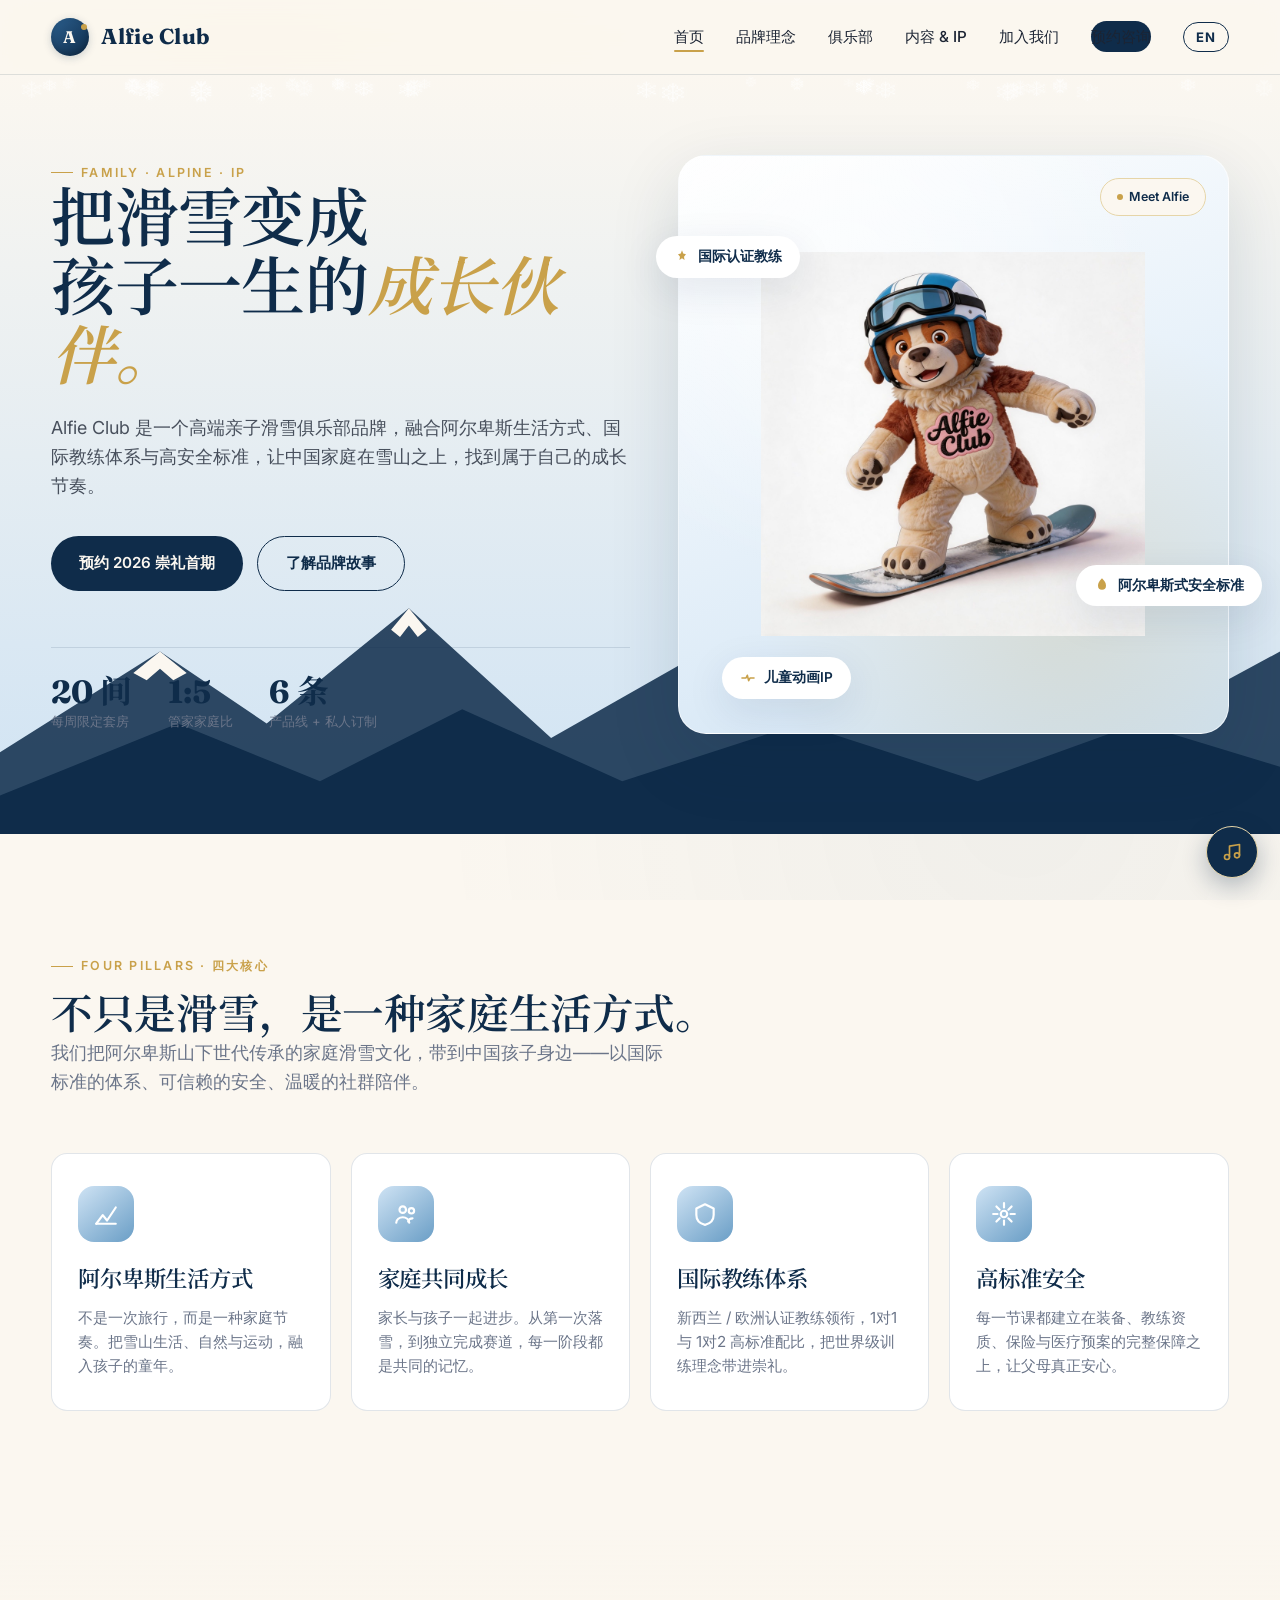
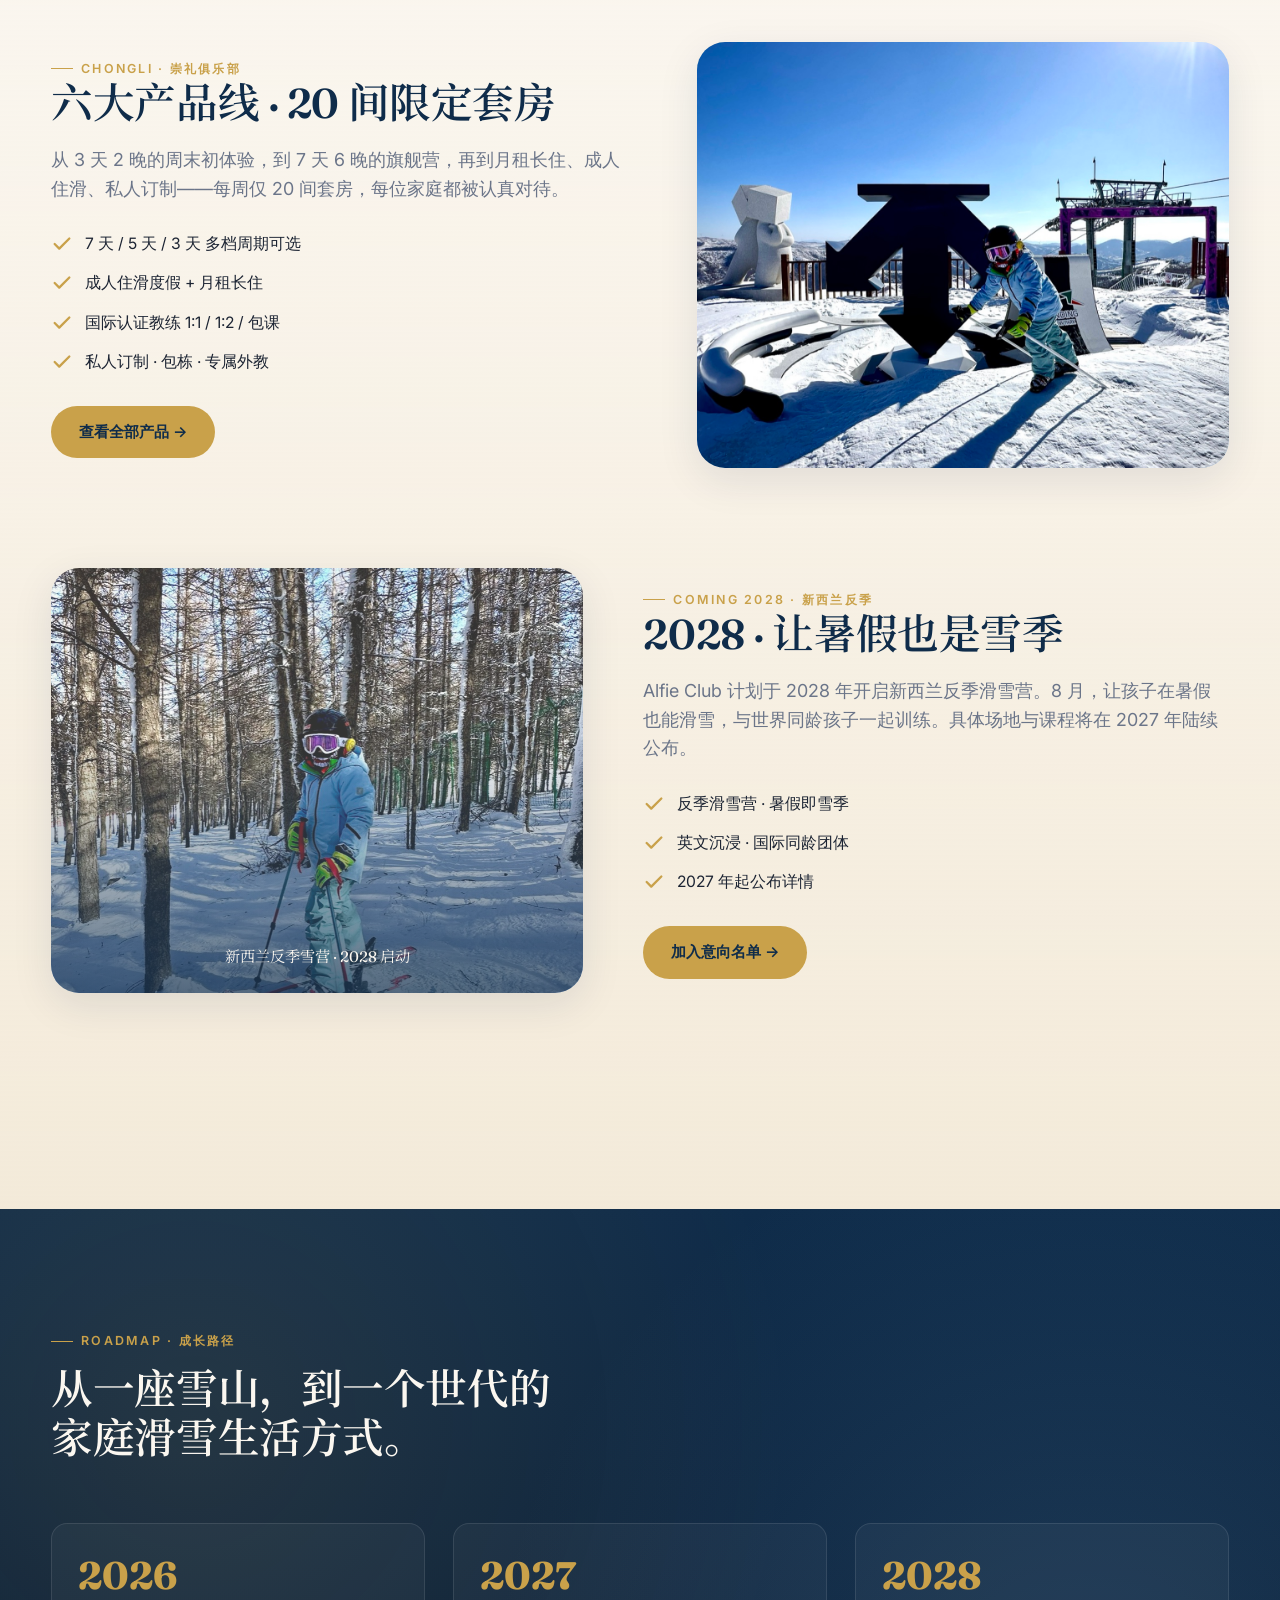
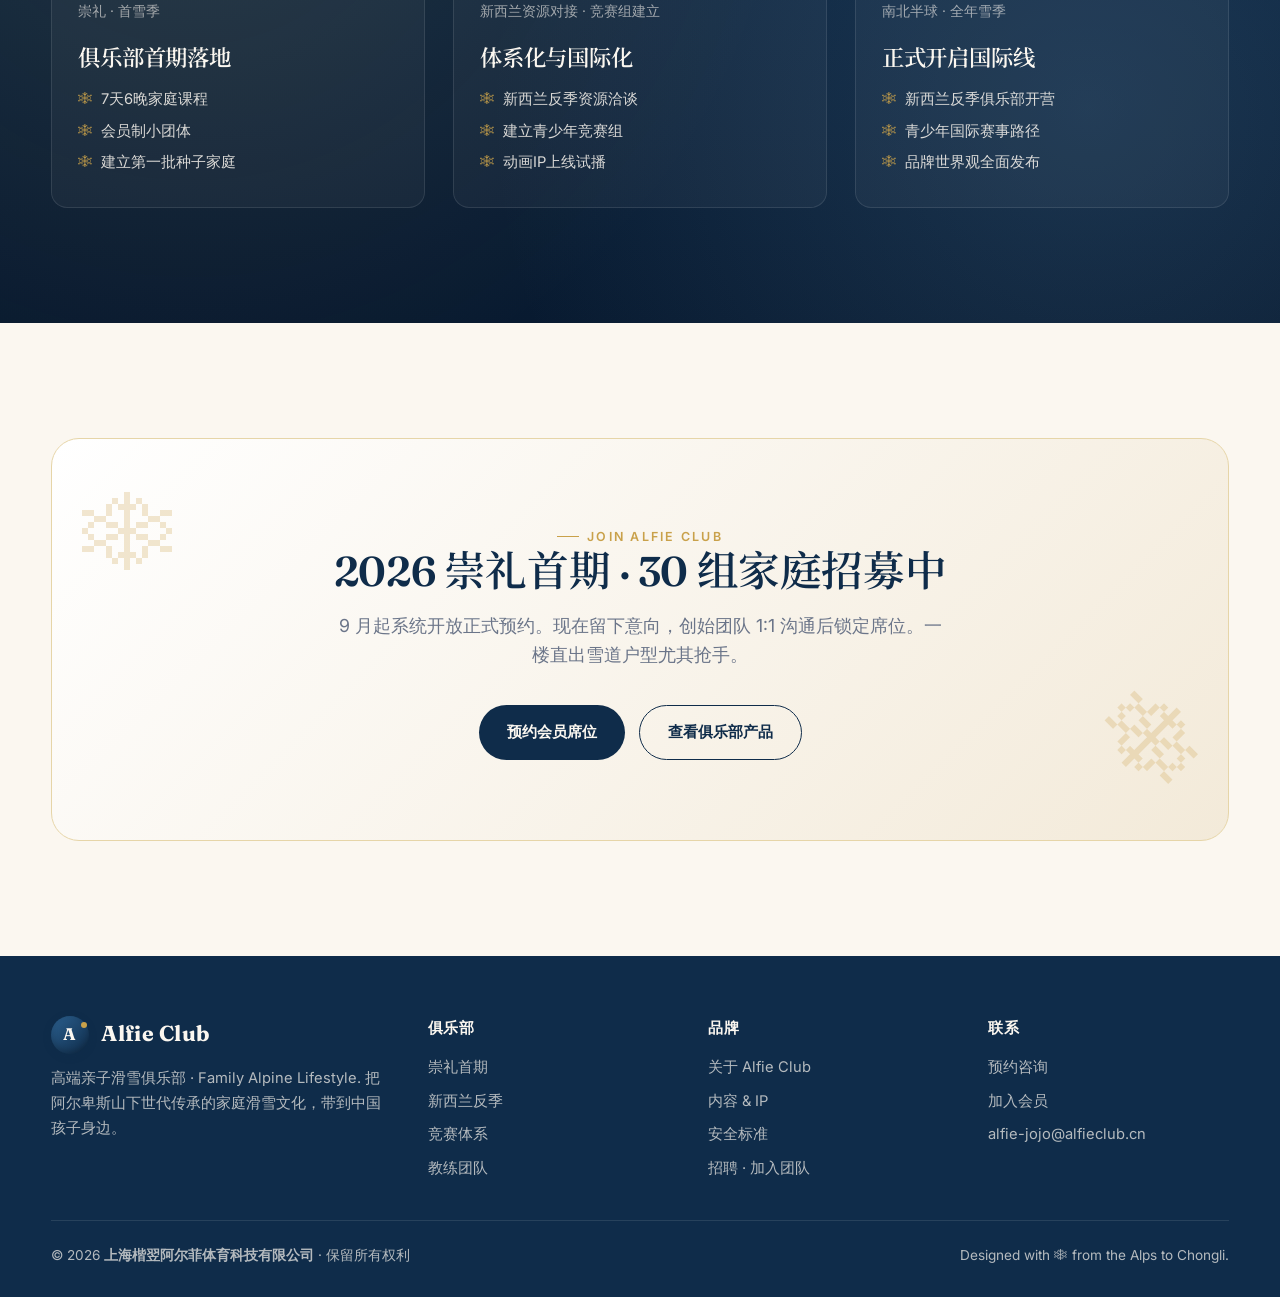
==== index.html @ 35646041 "Initial commit: Alfie Club website 5 pages · zh/en i18n · Alfie 110 Kitchen · recruitment · ambient " ====
<!DOCTYPE html>
<html lang="zh-CN">
<head>
<meta charset="UTF-8">
<meta name="viewport" content="width=device-width, initial-scale=1.0">
<title data-i18n="title.home">Alfie Club</title>
<meta name="description" content="Alfie Club · Premium family ski club blending alpine lifestyle, international coaching, kids' IP.">
<link rel="preconnect" href="https://fonts.googleapis.com">
<link rel="preconnect" href="https://fonts.gstatic.com" crossorigin>
<link href="https://fonts.googleapis.com/css2?family=Fraunces:ital,opsz,wght@0,9..144,400;0,9..144,600;0,9..144,700;1,9..144,600&family=Inter:wght@400;500;600;700&family=Noto+Serif+SC:wght@500;700&display=swap" rel="stylesheet">
<link rel="icon" type="image/png" sizes="32x32" href="assets/favicon-32.png">
<link rel="icon" type="image/png" sizes="192x192" href="assets/favicon-192.png">
<link rel="apple-touch-icon" sizes="180x180" href="assets/apple-touch-icon.png">
<link rel="manifest" href="manifest.webmanifest">
<meta name="theme-color" content="#0f2c4a">
<link rel="stylesheet" href="assets/style.css">
</head>
<body>

<header class="nav">
  <div class="container nav-inner">
    <a href="index.html" class="brand">
      <span class="brand-mark" style="position:relative;">A</span>
      Alfie Club
    </a>
    <button class="nav-toggle" aria-label="menu">☰</button>
    <nav>
      <ul class="nav-links">
        <li><a href="index.html" class="active" data-i18n="nav.home">首页</a></li>
        <li><a href="about.html" data-i18n="nav.about">品牌理念</a></li>
        <li><a href="club.html" data-i18n="nav.club">俱乐部</a></li>
        <li><a href="ip.html" data-i18n="nav.ip">内容 & IP</a></li>
        <li><a href="contact.html" data-i18n="nav.contact">加入我们</a></li>
        <li><a href="contact.html" class="nav-cta" data-i18n="nav.cta">预约咨询</a></li>
        <li><button class="lang-toggle" type="button">EN</button></li>
      </ul>
    </nav>
  </div>
</header>

<!-- HERO -->
<section class="hero">
  <div class="snow"></div>
  <div class="container hero-grid">
    <div class="reveal">
      <span class="eyebrow" data-i18n="home.eyebrow">FAMILY · ALPINE · IP</span>
      <h1><span data-i18n="home.hero.h1.a">把滑雪变成</span><br><span data-i18n="home.hero.h1.b">孩子一生的</span><span class="gold" data-i18n="home.hero.h1.c">成长伙伴。</span></h1>
      <p class="lead" data-i18n="home.hero.lead">Alfie Club 是一个高端亲子滑雪俱乐部品牌……</p>
      <div class="hero-cta">
        <a class="btn btn-primary" href="contact.html" data-i18n="home.hero.cta1">预约 2026 崇礼首期</a>
        <a class="btn btn-ghost" href="about.html" data-i18n="home.hero.cta2">了解品牌故事</a>
      </div>
      <div class="hero-stats">
        <div class="stat"><span class="num" data-i18n="home.stat1.num">1:1</span><span class="label" data-i18n="home.stat1.label">国际认证教练</span></div>
        <div class="stat"><span class="num" data-i18n="home.stat2.num">7天6晚</span><span class="label" data-i18n="home.stat2.label">家庭沉浸课程</span></div>
        <div class="stat"><span class="num" data-i18n="home.stat3.num">2 大洲</span><span class="label" data-i18n="home.stat3.label">全年雪季</span></div>
      </div>
    </div>

    <div class="hero-visual reveal">
      <div class="chip chip-1">
        <svg viewBox="0 0 24 24" fill="currentColor"><path d="M12 2l1.8 4.6L18 8l-3 3.5.8 5L12 14l-3.8 2.5.8-5L6 8l4.2-1.4z"/></svg>
        <span data-i18n="home.chip1">国际认证教练</span>
      </div>
      <div class="chip chip-2">
        <svg viewBox="0 0 24 24" fill="currentColor"><path d="M12 2C8 6 6 9 6 13a6 6 0 0012 0c0-4-2-7-6-11z"/></svg>
        <span data-i18n="home.chip2">阿尔卑斯式安全标准</span>
      </div>
      <div class="chip chip-3">
        <svg viewBox="0 0 24 24" fill="none" stroke="currentColor" stroke-width="2.5" stroke-linecap="round" stroke-linejoin="round"><path d="M3 12h6l2-4 2 8 2-4h6"/></svg>
        <span data-i18n="home.chip3">儿童动画IP</span>
      </div>
      <div class="mascot-card">
        <div class="mascot-badge"><span class="dot"></span><span data-i18n="home.mascot.badge">Meet Alfie</span></div>
        <div class="mascot-frame">
          <img src="assets/alfie-mascot.png" alt="Alfie · The Snowboarding Pup" onerror="this.onerror=null;this.src='assets/mascot.svg';">
        </div>
      </div>
    </div>
  </div>

  <svg class="mountains" viewBox="0 0 1440 200" preserveAspectRatio="none">
    <path d="M0 200 L0 130 L180 60 L300 110 L460 30 L620 120 L820 50 L980 110 L1180 40 L1320 100 L1440 60 L1440 200 Z" fill="#0F2C4A" opacity=".85"/>
    <path d="M0 200 L0 160 L200 110 L360 150 L520 100 L700 150 L900 110 L1100 150 L1280 110 L1440 140 L1440 200 Z" fill="#0F2C4A"/>
    <path d="M150 75 L180 60 L210 75 L195 80 L180 72 L165 80 Z" fill="#FBF7F0"/>
    <path d="M440 45 L460 30 L480 45 L470 50 L460 42 L450 50 Z" fill="#FBF7F0"/>
    <path d="M800 65 L820 50 L840 65 L830 70 L820 62 L810 70 Z" fill="#FBF7F0"/>
    <path d="M1160 55 L1180 40 L1200 55 L1190 60 L1180 52 L1170 60 Z" fill="#FBF7F0"/>
  </svg>
</section>

<!-- FOUR PILLARS -->
<section>
  <div class="container">
    <div class="section-head reveal">
      <span class="eyebrow" data-i18n="home.pillars.eyebrow">Four Pillars · 四大核心</span>
      <h2 data-i18n="home.pillars.h2">不只是滑雪，是一种家庭生活方式。</h2>
      <p class="lead" data-i18n="home.pillars.lead">我们把阿尔卑斯山下世代传承的家庭滑雪文化……</p>
    </div>
    <div class="pillars">
      <div class="pillar reveal">
        <div class="pillar-icon"><svg width="26" height="26" viewBox="0 0 24 24" fill="none" stroke="currentColor" stroke-width="2" stroke-linecap="round" stroke-linejoin="round"><path d="M3 21l6-8 4 5 8-12"/><path d="M3 21h18"/></svg></div>
        <h3 data-i18n="home.pillar1.h3">阿尔卑斯生活方式</h3>
        <p data-i18n="home.pillar1.p">不是一次旅行，而是一种家庭节奏……</p>
      </div>
      <div class="pillar reveal">
        <div class="pillar-icon"><svg width="26" height="26" viewBox="0 0 24 24" fill="none" stroke="currentColor" stroke-width="2" stroke-linecap="round" stroke-linejoin="round"><circle cx="9" cy="8" r="3"/><circle cx="17" cy="9" r="2.5"/><path d="M3 20c0-3 3-5 6-5s6 2 6 5"/><path d="M14 19c.5-2 2.5-3 4-3"/></svg></div>
        <h3 data-i18n="home.pillar2.h3">家庭共同成长</h3>
        <p data-i18n="home.pillar2.p">家长与孩子一起进步……</p>
      </div>
      <div class="pillar reveal">
        <div class="pillar-icon"><svg width="26" height="26" viewBox="0 0 24 24" fill="none" stroke="currentColor" stroke-width="2" stroke-linecap="round" stroke-linejoin="round"><path d="M12 3L4 7v6c0 5 3.5 8 8 9 4.5-1 8-4 8-9V7z"/></svg></div>
        <h3 data-i18n="home.pillar3.h3">国际教练体系</h3>
        <p data-i18n="home.pillar3.p">新西兰 / 欧洲认证教练领衔……</p>
      </div>
      <div class="pillar reveal">
        <div class="pillar-icon"><svg width="26" height="26" viewBox="0 0 24 24" fill="none" stroke="currentColor" stroke-width="2" stroke-linecap="round" stroke-linejoin="round"><path d="M12 2v4M12 18v4M2 12h4M18 12h4M5 5l3 3M16 16l3 3M19 5l-3 3M8 16l-3 3"/><circle cx="12" cy="12" r="3"/></svg></div>
        <h3 data-i18n="home.pillar4.h3">高标准安全</h3>
        <p data-i18n="home.pillar4.p">每一节课都建立在完整保障之上……</p>
      </div>
    </div>
  </div>
</section>

<!-- PRODUCT PREVIEW -->
<section style="background: linear-gradient(180deg, transparent 0%, var(--cream-warm) 100%);">
  <div class="container">
    <div class="product-row">
      <div class="product-text reveal">
        <span class="eyebrow" data-i18n="home.prod1.eyebrow">Chongli · 崇礼俱乐部</span>
        <h2 data-i18n="home.prod1.h2">2026 首期 · 七日六晚家庭沉浸课程</h2>
        <p class="lead" data-i18n="home.prod1.lead">在崇礼……</p>
        <ul class="product-features">
          <li><svg viewBox="0 0 24 24" fill="none" stroke="currentColor" stroke-width="2.5" stroke-linecap="round" stroke-linejoin="round"><polyline points="20 6 9 17 4 12"/></svg><span data-i18n="home.prod1.f1">国际认证教练 1对1 / 1对2 教学</span></li>
          <li><svg viewBox="0 0 24 24" fill="none" stroke="currentColor" stroke-width="2.5" stroke-linecap="round" stroke-linejoin="round"><polyline points="20 6 9 17 4 12"/></svg><span data-i18n="home.prod1.f2">会员制小团体</span></li>
          <li><svg viewBox="0 0 24 24" fill="none" stroke="currentColor" stroke-width="2.5" stroke-linecap="round" stroke-linejoin="round"><polyline points="20 6 9 17 4 12"/></svg><span data-i18n="home.prod1.f3">阿尔卑斯式晚间生活</span></li>
          <li><svg viewBox="0 0 24 24" fill="none" stroke="currentColor" stroke-width="2.5" stroke-linecap="round" stroke-linejoin="round"><polyline points="20 6 9 17 4 12"/></svg><span data-i18n="home.prod1.f4">个人成长档案</span></li>
        </ul>
        <a class="btn btn-gold" href="club.html" data-i18n="home.prod1.cta">查看课程详情 →</a>
      </div>
      <div class="product-visual reveal">
        <img src="assets/photo-mountain-hero.jpg" alt="崇礼太舞 · 雪山之巅" class="photo">
      </div>
    </div>

    <div class="product-row reverse">
      <div class="product-text reveal">
        <span class="eyebrow" data-i18n="home.prod2.eyebrow">New Zealand · 反季雪季</span>
        <h2 data-i18n="home.prod2.h2">2028 · 让暑假也是雪季</h2>
        <p class="lead" data-i18n="home.prod2.lead">8月……</p>
        <ul class="product-features">
          <li><svg viewBox="0 0 24 24" fill="none" stroke="currentColor" stroke-width="2.5" stroke-linecap="round" stroke-linejoin="round"><polyline points="20 6 9 17 4 12"/></svg><span data-i18n="home.prod2.f1">反季滑雪营</span></li>
          <li><svg viewBox="0 0 24 24" fill="none" stroke="currentColor" stroke-width="2.5" stroke-linecap="round" stroke-linejoin="round"><polyline points="20 6 9 17 4 12"/></svg><span data-i18n="home.prod2.f2">英文教学</span></li>
          <li><svg viewBox="0 0 24 24" fill="none" stroke="currentColor" stroke-width="2.5" stroke-linecap="round" stroke-linejoin="round"><polyline points="20 6 9 17 4 12"/></svg><span data-i18n="home.prod2.f3">进阶选手赛事路径</span></li>
        </ul>
        <a class="btn btn-gold" href="club.html#nz" data-i18n="home.prod2.cta">了解新西兰项目 →</a>
      </div>
      <div class="product-visual reveal">
        <img src="assets/photo-alpine-forest.jpg" alt="阿尔卑斯式林间滑雪 · 反季愿景" class="photo" style="opacity: 0.78;">
        <div class="placeholder" data-i18n="home.prod2.placeholder" style="z-index:2; background: linear-gradient(180deg, rgba(15,44,74,0) 40%, rgba(15,44,74,0.7) 100%); color: var(--cream); opacity: 1; align-items: end; padding: 24px; font-size: 0.95rem;">新西兰反季雪营 · 2028 启动</div>
      </div>
    </div>
  </div>
</section>

<!-- ROADMAP -->
<section class="roadmap">
  <div class="container">
    <div class="section-head reveal">
      <span class="eyebrow" data-i18n="home.roadmap.eyebrow">Roadmap · 成长路径</span>
      <h2><span data-i18n="home.roadmap.h2.a">从一座雪山，到一个世代的</span><br><span data-i18n="home.roadmap.h2.b">家庭滑雪生活方式。</span></h2>
    </div>
    <div class="timeline">
      <div class="tl-item reveal">
        <div class="tl-year">2026</div>
        <div class="tl-season" data-i18n="home.tl1.season">崇礼 · 首雪季</div>
        <h3 data-i18n="home.tl1.h3">俱乐部首期落地</h3>
        <ul>
          <li data-i18n="home.tl1.li1">7天6晚家庭课程</li>
          <li data-i18n="home.tl1.li2">会员制小团体</li>
          <li data-i18n="home.tl1.li3">建立第一批种子家庭</li>
        </ul>
      </div>
      <div class="tl-item reveal">
        <div class="tl-year">2027</div>
        <div class="tl-season" data-i18n="home.tl2.season">新西兰资源对接 · 竞赛组建立</div>
        <h3 data-i18n="home.tl2.h3">体系化与国际化</h3>
        <ul>
          <li data-i18n="home.tl2.li1">新西兰反季资源洽谈</li>
          <li data-i18n="home.tl2.li2">建立青少年竞赛组</li>
          <li data-i18n="home.tl2.li3">动画IP上线试播</li>
        </ul>
      </div>
      <div class="tl-item reveal">
        <div class="tl-year">2028</div>
        <div class="tl-season" data-i18n="home.tl3.season">南北半球 · 全年雪季</div>
        <h3 data-i18n="home.tl3.h3">正式开启国际线</h3>
        <ul>
          <li data-i18n="home.tl3.li1">新西兰反季俱乐部开营</li>
          <li data-i18n="home.tl3.li2">青少年国际赛事路径</li>
          <li data-i18n="home.tl3.li3">品牌世界观全面发布</li>
        </ul>
      </div>
    </div>
  </div>
</section>

<!-- CTA -->
<section class="cta">
  <div class="container">
    <div class="cta-card reveal">
      <span class="eyebrow" style="justify-content:center;" data-i18n="home.cta.eyebrow">Join Alfie Club</span>
      <h2 data-i18n="home.cta.h2">2026 崇礼首期招募中</h2>
      <p class="lead" data-i18n="home.cta.lead">仅开放 12 组种子家庭名额……</p>
      <div class="cta-btns">
        <a class="btn btn-primary" href="contact.html" data-i18n="home.cta.btn1">预约会员席位</a>
        <a class="btn btn-ghost" href="club.html" data-i18n="home.cta.btn2">查看俱乐部产品</a>
      </div>
    </div>
  </div>
</section>

<footer class="footer">
  <div class="container">
    <div class="footer-grid">
      <div>
        <div class="brand"><span class="brand-mark" style="position:relative;">A</span>Alfie Club</div>
        <p data-i18n="footer.tagline.long">高端亲子滑雪俱乐部 · Family Alpine Lifestyle.</p>
      </div>
      <div>
        <h4 data-i18n="footer.h.club">俱乐部</h4>
        <ul>
          <li><a href="club.html" data-i18n="footer.l.chongli">崇礼首期</a></li>
          <li><a href="club.html#nz" data-i18n="footer.l.nz">新西兰反季</a></li>
          <li><a href="club.html#competition" data-i18n="footer.l.comp">竞赛体系</a></li>
          <li><a href="club.html#coaches" data-i18n="footer.l.coaches">教练团队</a></li>
        </ul>
      </div>
      <div>
        <h4 data-i18n="footer.h.brand">品牌</h4>
        <ul>
          <li><a href="about.html" data-i18n="footer.l.about">关于 Alfie Club</a></li>
          <li><a href="ip.html" data-i18n="footer.l.ip">内容 & IP</a></li>
          <li><a href="about.html#safety" data-i18n="footer.l.safety">安全标准</a></li>
          <li><a href="club.html#careers" data-i18n="footer.l.careers">招聘 · 加入团队</a></li>
        </ul>
      </div>
      <div>
        <h4 data-i18n="footer.h.contact">联系</h4>
        <ul>
          <li><a href="contact.html" data-i18n="footer.l.contact">预约咨询</a></li>
          <li><a href="contact.html" data-i18n="footer.l.join">加入会员</a></li>
          <li>alfie-jojo@alfieclub.cn</li>
        </ul>
      </div>
    </div>
    <div class="footer-bottom">
      <span data-i18n-html="footer.copy">© 2026 <strong>上海楷翌阿尔菲体育科技有限公司</strong> · 保留所有权利</span>
      <span data-i18n="footer.tag2">Designed with ❅ from the Alps to Chongli.</span>
    </div>
  </div>
</footer>

<script src="assets/i18n.js"></script>
<script src="assets/app.js"></script>
<script src="assets/music.js"></script>
</body>
</html>
---- assets/style.css ----
/* =========================================
   Alfie Club — Design System
   阿尔卑斯雪山蓝 × 暖米白 × 金色点缀
   ========================================= */

:root {
  --alpine-deep: #0f2c4a;
  --alpine-blue: #2b5f8e;
  --alpine-mid: #6a9ec6;
  --sky: #cfe3f4;
  --cream: #fbf7f0;
  --cream-warm: #f3ead9;
  --gold: #c9a14a;
  --gold-soft: #e6d5a8;
  --accent-red: #c8553d;
  --ink: #1c2433;
  --muted: #6b7589;
  --line: rgba(15, 44, 74, 0.12);

  --font-serif: "Playfair Display", "Noto Serif SC", "Songti SC", serif;
  --font-sans: "Inter", "PingFang SC", "Noto Sans SC", -apple-system, BlinkMacSystemFont, sans-serif;
  --font-display: "Fraunces", "Playfair Display", "Noto Serif SC", serif;

  --radius-sm: 8px;
  --radius: 16px;
  --radius-lg: 28px;
  --shadow-sm: 0 2px 10px rgba(15, 44, 74, 0.06);
  --shadow: 0 12px 40px rgba(15, 44, 74, 0.1);
  --shadow-lg: 0 24px 70px rgba(15, 44, 74, 0.14);
}

* { box-sizing: border-box; margin: 0; padding: 0; }

html { scroll-behavior: smooth; }

body {
  font-family: var(--font-sans);
  color: var(--ink);
  background: var(--cream);
  line-height: 1.6;
  -webkit-font-smoothing: antialiased;
  overflow-x: hidden;
}

/* paper-grain background */
body::before {
  content: "";
  position: fixed;
  inset: 0;
  background-image:
    radial-gradient(circle at 20% 10%, rgba(201, 161, 74, 0.06), transparent 40%),
    radial-gradient(circle at 80% 90%, rgba(43, 95, 142, 0.05), transparent 45%);
  pointer-events: none;
  z-index: -1;
}

img { max-width: 100%; display: block; }

a { color: var(--alpine-blue); text-decoration: none; transition: color .2s; }
a:hover { color: var(--gold); }

/* =========================================
   Typography
   ========================================= */
h1, h2, h3, h4 { font-family: var(--font-display); font-weight: 600; color: var(--alpine-deep); letter-spacing: -0.01em; }
h1 { font-size: clamp(2.4rem, 5vw, 4rem); line-height: 1.08; }
h2 { font-size: clamp(1.8rem, 3.4vw, 2.6rem); line-height: 1.18; }
h3 { font-size: clamp(1.2rem, 2vw, 1.4rem); }

.eyebrow {
  display: inline-flex;
  align-items: center;
  gap: 8px;
  font-family: var(--font-sans);
  font-size: 0.78rem;
  letter-spacing: 0.18em;
  text-transform: uppercase;
  color: var(--gold);
  font-weight: 600;
}
.eyebrow::before {
  content: "";
  width: 22px; height: 1px; background: var(--gold);
}

.chinese-tag {
  font-family: var(--font-sans);
  font-size: 0.95rem;
  color: var(--alpine-blue);
  display: block;
  margin-top: 6px;
  font-weight: 500;
  letter-spacing: 0.05em;
}

.lead {
  font-size: clamp(1rem, 1.4vw, 1.15rem);
  color: var(--muted);
  max-width: 56ch;
}

/* =========================================
   Layout
   ========================================= */
.container { width: min(1180px, 92vw); margin: 0 auto; }

section { padding: clamp(60px, 9vw, 120px) 0; position: relative; }

.section-head { margin-bottom: 56px; max-width: 720px; }
.section-head .eyebrow { margin-bottom: 14px; }

/* =========================================
   Nav
   ========================================= */
.nav {
  position: sticky;
  top: 0;
  z-index: 50;
  background: rgba(251, 247, 240, 0.85);
  backdrop-filter: saturate(180%) blur(14px);
  -webkit-backdrop-filter: saturate(180%) blur(14px);
  border-bottom: 1px solid var(--line);
}
.nav-inner {
  display: flex;
  align-items: center;
  justify-content: space-between;
  padding: 18px 0;
}
.brand {
  display: flex;
  align-items: center;
  gap: 12px;
  font-family: var(--font-display);
  font-size: 1.35rem;
  font-weight: 700;
  color: var(--alpine-deep);
  letter-spacing: 0.02em;
}
.brand-mark {
  width: 38px; height: 38px;
  border-radius: 50%;
  background: linear-gradient(135deg, var(--alpine-blue), var(--alpine-deep));
  display: grid; place-items: center;
  color: var(--cream);
  font-size: 1.05rem;
  font-family: var(--font-display);
  font-weight: 700;
  box-shadow: inset 0 -3px 6px rgba(0,0,0,0.2), 0 2px 8px rgba(15, 44, 74, 0.2);
}
.brand-mark::after {
  content: "";
  position: absolute;
  width: 6px; height: 6px;
  background: var(--gold);
  border-radius: 50%;
  transform: translate(14px, -10px);
}
.nav-links {
  display: flex; align-items: center; gap: 32px;
  list-style: none;
}
.nav-links a {
  font-size: 0.95rem;
  font-weight: 500;
  color: var(--ink);
  position: relative;
  padding: 6px 0;
}
.nav-links a.active::after,
.nav-links a:hover::after {
  content: "";
  position: absolute;
  left: 0; right: 0; bottom: 0;
  height: 2px;
  background: var(--gold);
  border-radius: 2px;
}
.nav-cta {
  background: var(--alpine-deep);
  color: var(--cream);
  padding: 10px 20px;
  border-radius: 999px;
  font-size: 0.9rem;
  font-weight: 600;
  transition: transform .2s, box-shadow .2s;
}
.nav-cta:hover { color: var(--cream); transform: translateY(-1px); box-shadow: var(--shadow); }

.nav-toggle { display: none; background: transparent; border: none; cursor: pointer; }

.lang-toggle {
  background: transparent;
  border: 1.5px solid var(--alpine-deep);
  color: var(--alpine-deep);
  font-family: var(--font-sans);
  font-size: 0.82rem;
  font-weight: 700;
  padding: 6px 12px;
  border-radius: 999px;
  cursor: pointer;
  transition: background .2s, color .2s, transform .2s;
  letter-spacing: 0.05em;
  min-width: 42px;
}
.lang-toggle:hover { background: var(--alpine-deep); color: var(--cream); transform: translateY(-1px); }
html[data-lang="en"] body { font-family: "Inter", -apple-system, sans-serif; }

@media (max-width: 820px) {
  .nav-links { display: none; position: absolute; top: 100%; left: 0; right: 0; flex-direction: column; background: var(--cream); padding: 24px; gap: 16px; border-bottom: 1px solid var(--line); }
  .nav-links.open { display: flex; }
  .nav-toggle { display: block; font-size: 1.4rem; color: var(--alpine-deep); }
}

/* =========================================
   Buttons
   ========================================= */
.btn {
  display: inline-flex;
  align-items: center;
  gap: 10px;
  padding: 14px 28px;
  border-radius: 999px;
  font-weight: 600;
  font-size: 0.95rem;
  transition: transform .2s, box-shadow .2s, background .2s;
  cursor: pointer;
  border: none;
  font-family: inherit;
}
.btn-primary {
  background: var(--alpine-deep);
  color: var(--cream);
}
.btn-primary:hover { color: var(--cream); transform: translateY(-2px); box-shadow: var(--shadow); }
.btn-gold {
  background: var(--gold);
  color: var(--alpine-deep);
}
.btn-gold:hover { color: var(--alpine-deep); transform: translateY(-2px); box-shadow: 0 12px 30px rgba(201, 161, 74, 0.4); }
.btn-ghost {
  background: transparent;
  color: var(--alpine-deep);
  border: 1.5px solid var(--alpine-deep);
}
.btn-ghost:hover { background: var(--alpine-deep); color: var(--cream); }

/* =========================================
   Hero
   ========================================= */
.hero {
  position: relative;
  padding: 80px 0 100px;
  overflow: hidden;
  background: linear-gradient(180deg, var(--cream) 0%, var(--sky) 100%);
}
.hero-grid {
  display: grid;
  grid-template-columns: 1.05fr 1fr;
  gap: 48px;
  align-items: center;
  position: relative;
  z-index: 2;
}
.hero h1 .gold { color: var(--gold); font-style: italic; }
.hero .lead { margin-top: 24px; font-size: clamp(1rem, 1.4vw, 1.18rem); color: var(--ink); opacity: 0.78; }
.hero-cta { display: flex; gap: 14px; margin-top: 36px; flex-wrap: wrap; }

.hero-stats {
  display: flex;
  gap: 36px;
  margin-top: 56px;
  padding-top: 28px;
  border-top: 1px solid var(--line);
}
.stat .num {
  font-family: var(--font-display);
  font-size: 2rem;
  font-weight: 700;
  color: var(--alpine-deep);
  display: block;
  line-height: 1;
}
.stat .label { font-size: 0.82rem; color: var(--muted); margin-top: 6px; }

.hero-visual {
  position: relative;
  aspect-ratio: 1 / 1.05;
}

/* mountain backdrop */
.mountains {
  position: absolute;
  inset: auto 0 -20px 0;
  width: 100%;
  height: 38%;
  z-index: 1;
  pointer-events: none;
}

/* snow particles */
.snow {
  position: absolute;
  inset: 0;
  pointer-events: none;
  z-index: 1;
}
.snowflake {
  position: absolute;
  color: rgba(255, 255, 255, 0.85);
  font-size: 14px;
  animation: fall linear infinite;
  filter: drop-shadow(0 0 2px rgba(255,255,255,0.5));
}
@keyframes fall {
  0% { transform: translateY(-10vh) rotate(0deg); opacity: 0; }
  10% { opacity: 0.9; }
  100% { transform: translateY(110vh) rotate(360deg); opacity: 0.2; }
}

/* mascot card */
.mascot-card {
  position: relative;
  width: 100%; height: 100%;
  background: linear-gradient(160deg, #ffffff 0%, var(--sky) 100%);
  border-radius: var(--radius-lg);
  box-shadow: var(--shadow-lg);
  overflow: hidden;
  display: grid; place-items: center;
  border: 1px solid rgba(255,255,255,0.6);
}
.mascot-card::before {
  content: "";
  position: absolute;
  inset: 0;
  background:
    radial-gradient(circle at 30% 20%, rgba(255,255,255,0.6), transparent 50%),
    radial-gradient(circle at 70% 80%, rgba(201, 161, 74, 0.18), transparent 50%);
}
.mascot-frame {
  position: relative;
  width: 70%;
  animation: float 5s ease-in-out infinite;
}
@keyframes float {
  0%, 100% { transform: translateY(0); }
  50% { transform: translateY(-12px); }
}
.mascot-frame img { width: 100%; }

.mascot-badge {
  position: absolute;
  top: 22px; right: 22px;
  background: var(--cream);
  border: 1px solid var(--gold-soft);
  border-radius: 999px;
  padding: 8px 16px;
  font-size: 0.78rem;
  font-weight: 600;
  color: var(--alpine-deep);
  display: flex; align-items: center; gap: 6px;
  z-index: 2;
}
.mascot-badge .dot { width: 6px; height: 6px; border-radius: 50%; background: var(--gold); }

/* hero floating chips */
.chip {
  position: absolute;
  background: white;
  border-radius: 999px;
  padding: 10px 18px;
  font-size: 0.85rem;
  font-weight: 600;
  color: var(--alpine-deep);
  box-shadow: var(--shadow);
  display: flex; align-items: center; gap: 8px;
  z-index: 3;
}
.chip svg { width: 16px; height: 16px; color: var(--gold); }
.chip-1 { top: 14%; left: -4%; animation: float 6s ease-in-out infinite; }
.chip-2 { bottom: 22%; right: -6%; animation: float 5.5s ease-in-out 0.6s infinite; }
.chip-3 { bottom: 6%; left: 8%; animation: float 6.5s ease-in-out 1.2s infinite; }

@media (max-width: 900px) {
  .hero-grid { grid-template-columns: 1fr; }
  .hero-visual { aspect-ratio: 1 / 1; max-width: 480px; margin: 0 auto; }
  .hero-stats { gap: 22px; flex-wrap: wrap; }
}

/* =========================================
   Pillars / Cards
   ========================================= */
.pillars {
  display: grid;
  grid-template-columns: repeat(4, 1fr);
  gap: 20px;
}
.pillar {
  background: white;
  border-radius: var(--radius);
  padding: 32px 26px;
  border: 1px solid var(--line);
  transition: transform .3s, box-shadow .3s, border-color .3s;
  position: relative;
  overflow: hidden;
}
.pillar:hover { transform: translateY(-4px); box-shadow: var(--shadow); border-color: var(--gold-soft); }
.pillar-icon {
  width: 56px; height: 56px;
  border-radius: 16px;
  background: linear-gradient(140deg, var(--sky), var(--alpine-mid));
  display: grid; place-items: center;
  color: white;
  margin-bottom: 20px;
}
.pillar h3 { margin-bottom: 8px; }
.pillar p { color: var(--muted); font-size: 0.95rem; }

@media (max-width: 900px) { .pillars { grid-template-columns: repeat(2, 1fr); } }
@media (max-width: 520px) { .pillars { grid-template-columns: 1fr; } }

/* =========================================
   Product showcase
   ========================================= */
.product-row {
  display: grid;
  grid-template-columns: 1.1fr 1fr;
  gap: 60px;
  align-items: center;
  margin-bottom: 100px;
}
.product-row.reverse { grid-template-columns: 1fr 1.1fr; }
.product-row.reverse .product-text { order: 2; }
.product-row.reverse .product-visual { order: 1; }

.product-text h2 { margin-bottom: 18px; }
.product-text .lead { margin-bottom: 28px; }
.product-features { list-style: none; display: grid; gap: 14px; margin-bottom: 32px; }
.product-features li {
  display: flex; align-items: flex-start; gap: 12px;
  font-size: 0.98rem;
  color: var(--ink);
}
.product-features svg { flex: 0 0 22px; margin-top: 2px; color: var(--gold); }

.product-visual {
  background: linear-gradient(160deg, var(--cream-warm), var(--sky));
  border-radius: var(--radius-lg);
  aspect-ratio: 4 / 3.2;
  position: relative;
  overflow: hidden;
  box-shadow: var(--shadow);
}
.product-visual .placeholder {
  position: absolute;
  inset: 0;
  display: grid; place-items: center;
  color: var(--alpine-deep);
  font-family: var(--font-display);
  font-size: 1.2rem;
  opacity: 0.45;
}
.product-visual img.photo {
  position: absolute;
  inset: 0;
  width: 100%;
  height: 100%;
  object-fit: cover;
  display: block;
}
.ip-card-img.photo {
  background-size: cover;
  background-position: center;
  position: relative;
}
.ip-card-img.photo span { display: none; }

@media (max-width: 900px) {
  .product-row, .product-row.reverse { grid-template-columns: 1fr; gap: 32px; margin-bottom: 60px; }
  .product-row.reverse .product-text, .product-row.reverse .product-visual { order: initial; }
}

/* =========================================
   Roadmap
   ========================================= */
.roadmap {
  background: linear-gradient(180deg, var(--alpine-deep) 0%, #081a30 100%);
  color: var(--cream);
  position: relative;
  overflow: hidden;
}
.roadmap::before {
  content: "";
  position: absolute;
  inset: 0;
  background-image:
    radial-gradient(circle at 15% 30%, rgba(201, 161, 74, 0.12), transparent 50%),
    radial-gradient(circle at 85% 70%, rgba(106, 158, 198, 0.18), transparent 50%);
  pointer-events: none;
}
.roadmap h2, .roadmap .eyebrow { color: var(--cream); }
.roadmap .eyebrow { color: var(--gold); }
.roadmap .lead { color: rgba(251, 247, 240, 0.7); }

.timeline {
  display: grid;
  grid-template-columns: repeat(3, 1fr);
  gap: 28px;
  margin-top: 60px;
  position: relative;
  z-index: 2;
}
.tl-item {
  background: rgba(255, 255, 255, 0.04);
  border: 1px solid rgba(255, 255, 255, 0.1);
  border-radius: var(--radius);
  padding: 32px 26px;
  position: relative;
  transition: transform .3s, border-color .3s, background .3s;
}
.tl-item:hover { transform: translateY(-4px); border-color: var(--gold); background: rgba(255,255,255,0.06); }
.tl-year {
  font-family: var(--font-display);
  font-size: 2.4rem;
  font-weight: 700;
  color: var(--gold);
  line-height: 1;
  margin-bottom: 6px;
}
.tl-season { font-size: 0.85rem; color: rgba(251,247,240,0.6); margin-bottom: 18px; }
.tl-item h3 { color: var(--cream); margin-bottom: 12px; }
.tl-item ul { list-style: none; display: grid; gap: 8px; font-size: 0.92rem; color: rgba(251,247,240,0.85); }
.tl-item ul li::before { content: "❄"; color: var(--gold); margin-right: 8px; }

@media (max-width: 900px) { .timeline { grid-template-columns: 1fr; } }

/* =========================================
   CTA section
   ========================================= */
.cta {
  text-align: center;
}
.cta-card {
  background: linear-gradient(135deg, #ffffff 0%, var(--cream-warm) 100%);
  border: 1px solid var(--gold-soft);
  border-radius: var(--radius-lg);
  padding: clamp(40px, 7vw, 80px);
  position: relative;
  overflow: hidden;
}
.cta-card::before, .cta-card::after {
  content: "❅";
  position: absolute;
  color: var(--gold);
  opacity: 0.25;
  font-size: 6rem;
}
.cta-card::before { top: 20px; left: 30px; }
.cta-card::after { bottom: 20px; right: 30px; transform: rotate(45deg); }
.cta h2 { margin-bottom: 16px; }
.cta .lead { margin: 0 auto 36px; }
.cta-btns { display: flex; gap: 14px; justify-content: center; flex-wrap: wrap; }

/* =========================================
   Footer
   ========================================= */
.footer {
  background: var(--alpine-deep);
  color: rgba(251, 247, 240, 0.7);
  padding: 60px 0 30px;
}
.footer-grid {
  display: grid;
  grid-template-columns: 1.4fr 1fr 1fr 1fr;
  gap: 40px;
  margin-bottom: 40px;
}
.footer h4 { color: var(--cream); font-family: var(--font-sans); font-size: 0.95rem; margin-bottom: 16px; letter-spacing: 0.05em; }
.footer ul { list-style: none; display: grid; gap: 10px; font-size: 0.92rem; }
.footer a { color: rgba(251, 247, 240, 0.7); }
.footer a:hover { color: var(--gold); }
.footer .brand { color: var(--cream); margin-bottom: 12px; }
.footer p { font-size: 0.92rem; line-height: 1.7; }
.footer-bottom {
  padding-top: 24px;
  border-top: 1px solid rgba(255,255,255,0.1);
  display: flex; justify-content: space-between; flex-wrap: wrap; gap: 12px;
  font-size: 0.85rem;
}

@media (max-width: 820px) {
  .footer-grid { grid-template-columns: 1fr 1fr; }
}

/* =========================================
   Inner page hero (smaller)
   ========================================= */
.page-hero {
  padding: 80px 0 60px;
  background: linear-gradient(180deg, var(--cream) 0%, var(--sky) 100%);
  text-align: center;
  position: relative;
  overflow: hidden;
}
.page-hero .container { position: relative; z-index: 2; }
.page-hero h1 { max-width: 800px; margin: 16px auto 18px; }
.page-hero .lead { margin: 0 auto; }

/* =========================================
   Two column content blocks
   ========================================= */
.split {
  display: grid;
  grid-template-columns: 1fr 1fr;
  gap: 60px;
  align-items: center;
}
@media (max-width: 900px) { .split { grid-template-columns: 1fr; } }

.value-list {
  display: grid;
  grid-template-columns: 1fr 1fr;
  gap: 24px;
}
.value-item {
  padding: 24px;
  background: white;
  border-radius: var(--radius);
  border: 1px solid var(--line);
}
.value-item h3 { font-size: 1.1rem; margin-bottom: 8px; }
.value-item p { font-size: 0.92rem; color: var(--muted); }
.value-item .num {
  font-family: var(--font-display);
  font-weight: 700;
  color: var(--gold);
  font-size: 1.4rem;
  margin-right: 6px;
}
@media (max-width: 520px) { .value-list { grid-template-columns: 1fr; } }

/* =========================================
   Coach grid
   ========================================= */
.coach-grid {
  display: grid;
  grid-template-columns: repeat(3, 1fr);
  gap: 24px;
}
.coach {
  background: white;
  border-radius: var(--radius);
  overflow: hidden;
  border: 1px solid var(--line);
  transition: transform .3s, box-shadow .3s;
}
.coach:hover { transform: translateY(-4px); box-shadow: var(--shadow); }
.coach-img {
  aspect-ratio: 4 / 3;
  background: linear-gradient(135deg, var(--sky), var(--alpine-mid));
  background-size: cover;
  background-position: center;
  display: grid; place-items: center;
  color: white;
  font-family: var(--font-display);
  font-size: 1.4rem;
  position: relative;
}
.coach-img.has-photo { background-color: transparent; }

/* Inline coach video showcase */
.coach-video {
  width: 100%;
  background: var(--alpine-deep);
  border-radius: var(--radius-lg);
  overflow: hidden;
  box-shadow: var(--shadow);
  margin-bottom: 40px;
  position: relative;
}
.coach-video video {
  width: 100%;
  display: block;
  aspect-ratio: 16 / 9;
  object-fit: cover;
  background: #000;
}
.coach-video .video-cap {
  display: flex;
  justify-content: space-between;
  align-items: center;
  padding: 14px 22px;
  background: rgba(15, 44, 74, 0.96);
  color: var(--cream);
  font-size: 0.92rem;
}
.coach-video .video-cap .eyebrow { color: var(--gold); margin: 0; }
.coach-video .video-cap .caption-text {
  font-family: var(--font-display);
  font-style: italic;
}

/* Team banner above coach cards */
.coach-banner {
  width: 100%;
  aspect-ratio: 21 / 7;
  border-radius: var(--radius-lg);
  background-size: cover;
  background-position: center;
  margin-bottom: 40px;
  position: relative;
  overflow: hidden;
  box-shadow: var(--shadow);
}
.coach-banner::after {
  content: "";
  position: absolute; inset: 0;
  background: linear-gradient(180deg, transparent 50%, rgba(15, 44, 74, 0.6) 100%);
}
.coach-banner .caption {
  position: absolute;
  bottom: 18px; left: 24px;
  color: var(--cream);
  font-family: var(--font-display);
  font-size: clamp(0.9rem, 1.5vw, 1.1rem);
  z-index: 2;
  letter-spacing: 0.05em;
}
@media (max-width: 700px) {
  .coach-banner { aspect-ratio: 16 / 9; }
}
.coach-body { padding: 22px; }
.coach-body h3 { margin-bottom: 4px; font-size: 1.1rem; }
.coach-body .role { color: var(--gold); font-size: 0.85rem; font-weight: 600; margin-bottom: 12px; }
.coach-body p { font-size: 0.92rem; color: var(--muted); }
@media (max-width: 820px) { .coach-grid { grid-template-columns: 1fr 1fr; } }
@media (max-width: 520px) { .coach-grid { grid-template-columns: 1fr; } }

/* =========================================
   IP showcase
   ========================================= */
.ip-grid {
  display: grid;
  grid-template-columns: repeat(2, 1fr);
  gap: 24px;
}
.ip-card {
  background: white;
  border-radius: var(--radius-lg);
  padding: 36px;
  border: 1px solid var(--line);
  position: relative;
  overflow: hidden;
  transition: transform .3s, box-shadow .3s;
}
.ip-card:hover { transform: translateY(-4px); box-shadow: var(--shadow); }
.ip-card-img {
  aspect-ratio: 16 / 9;
  border-radius: var(--radius);
  background: linear-gradient(135deg, var(--cream-warm), var(--sky));
  margin-bottom: 20px;
  display: grid; place-items: center;
  color: var(--alpine-deep);
  font-family: var(--font-display);
  opacity: 0.8;
}
.ip-card h3 { margin-bottom: 10px; }
.ip-card p { color: var(--muted); font-size: 0.95rem; }
@media (max-width: 820px) { .ip-grid { grid-template-columns: 1fr; } }

/* =========================================
   Package cards (Club products)
   ========================================= */
.cat-block { margin-bottom: 80px; }
.cat-head { margin-bottom: 32px; max-width: 720px; }
.cat-tag {
  display: inline-block;
  background: var(--alpine-deep);
  color: var(--gold);
  font-size: 0.78rem;
  letter-spacing: 0.16em;
  text-transform: uppercase;
  font-weight: 700;
  padding: 6px 14px;
  border-radius: 999px;
  margin-bottom: 14px;
}
.cat-head h2 { margin-bottom: 10px; }
.cat-head .lead { color: var(--muted); }

.package-grid {
  display: grid;
  grid-template-columns: repeat(4, 1fr);
  gap: 18px;
}
.package-grid.cols-3 { grid-template-columns: repeat(3, 1fr); }
.package-grid.cols-2 { grid-template-columns: repeat(2, 1fr); }

.pkg {
  background: white;
  border: 1px solid var(--line);
  border-radius: var(--radius);
  padding: 28px 24px;
  position: relative;
  transition: transform .3s, box-shadow .3s, border-color .3s;
  display: flex;
  flex-direction: column;
}
.pkg:hover {
  transform: translateY(-4px);
  box-shadow: var(--shadow);
  border-color: var(--gold-soft);
}
.pkg.featured {
  background: linear-gradient(160deg, #fff 0%, var(--cream-warm) 100%);
  border-color: var(--gold-soft);
}
.pkg.featured::before {
  content: "★";
  position: absolute;
  top: 14px; right: 16px;
  color: var(--gold);
  font-size: 1.1rem;
}
.pkg-name {
  font-family: var(--font-display);
  font-size: 1.25rem;
  font-weight: 600;
  color: var(--alpine-deep);
  margin-bottom: 10px;
  line-height: 1.2;
}
.pkg-config {
  font-size: 0.86rem;
  color: var(--muted);
  margin-bottom: 18px;
  line-height: 1.55;
  flex: 1;
}
.pkg-price {
  font-family: var(--font-display);
  font-size: 1.05rem;
  font-weight: 600;
  color: var(--gold);
  padding-top: 16px;
  border-top: 1px solid var(--line);
  letter-spacing: 0.01em;
}

@media (max-width: 1024px) {
  .package-grid, .package-grid.cols-3 { grid-template-columns: repeat(2, 1fr); }
}
@media (max-width: 560px) {
  .package-grid, .package-grid.cols-3, .package-grid.cols-2 { grid-template-columns: 1fr; }
}

/* Alfie 110 Kitchen */
.kitchen {
  background: linear-gradient(180deg, var(--cream-warm) 0%, var(--cream) 100%);
  position: relative;
  overflow: hidden;
}
.kitchen::before {
  content: "110";
  position: absolute;
  top: -30px; right: 4%;
  font-family: var(--font-display);
  font-size: clamp(12rem, 22vw, 24rem);
  font-weight: 700;
  color: rgba(201, 161, 74, 0.07);
  letter-spacing: -0.04em;
  line-height: 1;
  pointer-events: none;
  user-select: none;
}
.kitchen .container { position: relative; z-index: 2; }
.kitchen-head { max-width: 720px; margin-bottom: 56px; }
.kitchen-head h2 { margin-top: 14px; margin-bottom: 18px; }

.kitchen-grid {
  display: grid;
  grid-template-columns: repeat(4, 1fr);
  gap: 20px;
}
.kitchen-card {
  background: white;
  border: 1px solid var(--line);
  border-radius: var(--radius);
  padding: 30px 26px;
  transition: transform .3s, box-shadow .3s, border-color .3s;
  position: relative;
}
.kitchen-card:hover {
  transform: translateY(-4px);
  box-shadow: var(--shadow);
  border-color: var(--gold-soft);
}
.kitchen-card .num {
  font-family: var(--font-display);
  font-size: 0.95rem;
  color: var(--gold);
  font-weight: 600;
  letter-spacing: 0.1em;
  margin-bottom: 14px;
  display: block;
}
.kitchen-card h3 { margin-bottom: 8px; font-size: 1.1rem; }
.kitchen-card p { color: var(--muted); font-size: 0.92rem; }

@media (max-width: 1024px) { .kitchen-grid { grid-template-columns: repeat(2, 1fr); } }
@media (max-width: 560px) { .kitchen-grid { grid-template-columns: 1fr; } }

/* Recruitment */
.recruit {
  background: linear-gradient(180deg, var(--alpine-deep) 0%, #081a30 100%);
  color: var(--cream);
  position: relative;
  overflow: hidden;
}
.recruit::before {
  content: "";
  position: absolute; inset: 0;
  background:
    radial-gradient(circle at 20% 20%, rgba(201, 161, 74, 0.12), transparent 50%),
    radial-gradient(circle at 80% 80%, rgba(106, 158, 198, 0.15), transparent 50%);
}
.recruit .container { position: relative; z-index: 2; }
.recruit .eyebrow { color: var(--gold); }
.recruit h2 { color: var(--cream); }
.recruit .lead { color: rgba(251, 247, 240, 0.75); }

.recruit-grid {
  display: grid;
  grid-template-columns: 1fr 1fr;
  gap: 28px;
  margin-top: 50px;
}
.recruit-card {
  background: rgba(255, 255, 255, 0.04);
  border: 1px solid rgba(255, 255, 255, 0.12);
  border-radius: var(--radius);
  padding: 36px 32px;
  transition: transform .3s, border-color .3s, background .3s;
}
.recruit-card:hover {
  transform: translateY(-4px);
  border-color: var(--gold);
  background: rgba(255, 255, 255, 0.06);
}
.recruit-tag {
  display: inline-block;
  font-size: 0.74rem;
  letter-spacing: 0.16em;
  text-transform: uppercase;
  font-weight: 700;
  color: var(--gold);
  background: rgba(201, 161, 74, 0.14);
  padding: 5px 12px;
  border-radius: 999px;
  margin-bottom: 18px;
}
.recruit-card h3 {
  color: var(--cream);
  font-size: 1.4rem;
  margin-bottom: 6px;
}
.recruit-card .meta {
  color: rgba(251, 247, 240, 0.6);
  font-size: 0.88rem;
  margin-bottom: 22px;
}
.recruit-card ul {
  list-style: none;
  display: grid;
  gap: 10px;
  margin-bottom: 24px;
  font-size: 0.94rem;
  color: rgba(251, 247, 240, 0.88);
}
.recruit-card ul li {
  display: flex; align-items: flex-start; gap: 10px;
}
.recruit-card ul li::before {
  content: "❅";
  color: var(--gold);
  font-size: 1rem;
  line-height: 1.4;
  flex-shrink: 0;
}
.recruit-card .package {
  font-size: 0.9rem;
  color: var(--gold-soft);
  padding: 14px 16px;
  background: rgba(201, 161, 74, 0.08);
  border-radius: var(--radius-sm);
  margin-bottom: 22px;
  line-height: 1.5;
}
.recruit-card .contact-line {
  font-size: 0.88rem;
  color: rgba(251, 247, 240, 0.85);
  padding-top: 18px;
  border-top: 1px solid rgba(255, 255, 255, 0.1);
}
.recruit-card .contact-line strong {
  color: var(--gold);
  font-weight: 600;
}

@media (max-width: 820px) { .recruit-grid { grid-template-columns: 1fr; } }

/* QR code follow strip */
.qr-strip {
  margin-top: 36px;
  padding: 24px;
  background: white;
  border: 1px solid var(--line);
  border-radius: var(--radius);
}
.qr-strip-title {
  font-family: var(--font-sans);
  font-size: 0.78rem;
  letter-spacing: 0.16em;
  text-transform: uppercase;
  font-weight: 700;
  color: var(--gold);
  margin-bottom: 18px;
  display: block;
}
.qr-grid {
  display: grid;
  grid-template-columns: repeat(3, 1fr);
  gap: 16px;
}
.qr-item {
  text-align: center;
}
.qr-item .qr-frame {
  background: var(--cream);
  border: 1px solid var(--line);
  border-radius: var(--radius-sm);
  padding: 8px;
  aspect-ratio: 1;
  display: grid;
  place-items: center;
  overflow: hidden;
  transition: transform .25s, box-shadow .25s, border-color .25s;
}
.qr-item:hover .qr-frame {
  transform: translateY(-2px);
  box-shadow: var(--shadow-sm);
  border-color: var(--gold);
}
.qr-item .qr-frame img {
  width: 100%; height: 100%;
  object-fit: contain;
  display: block;
}
.qr-item .qr-label {
  margin-top: 8px;
  font-size: 0.82rem;
  font-weight: 600;
  color: var(--alpine-deep);
}
.qr-item .qr-handle {
  font-size: 0.75rem;
  color: var(--muted);
  margin-top: 2px;
}

/* Footer QR-mini variant — for footer placement */
.footer-qr {
  display: flex;
  gap: 14px;
  margin-top: 10px;
}
.footer-qr-item { text-align: center; }
.footer-qr-item img {
  width: 72px; height: 72px;
  border-radius: 8px;
  background: white;
  padding: 4px;
  display: block;
}
.footer-qr-item .qr-name {
  font-size: 0.72rem;
  color: rgba(251,247,240,0.6);
  margin-top: 6px;
}

/* Music toggle */
.music-toggle {
  position: fixed;
  bottom: 22px;
  right: 22px;
  z-index: 60;
  width: 52px;
  height: 52px;
  border-radius: 50%;
  background: var(--alpine-deep);
  color: var(--gold);
  border: 1px solid var(--gold-soft);
  display: grid;
  place-items: center;
  cursor: pointer;
  box-shadow: 0 8px 24px rgba(15, 44, 74, 0.3);
  transition: transform .2s, box-shadow .2s, background .2s;
}
.music-toggle:hover {
  transform: translateY(-2px);
  box-shadow: 0 12px 30px rgba(15, 44, 74, 0.4);
  background: var(--gold);
  color: var(--alpine-deep);
}
.music-toggle svg { width: 20px; height: 20px; }
.music-toggle.playing {
  background: var(--gold);
  color: var(--alpine-deep);
}
.music-toggle.playing::after {
  content: "";
  position: absolute;
  inset: -4px;
  border-radius: 50%;
  border: 2px solid var(--gold-soft);
  animation: pulse 2s ease-in-out infinite;
}
@keyframes pulse {
  0%, 100% { transform: scale(1); opacity: 0.7; }
  50% { transform: scale(1.15); opacity: 0; }
}

/* Simplified 6-card programme grid */
.programmes {
  display: grid;
  grid-template-columns: repeat(3, 1fr);
  gap: 22px;
}
.prog-card {
  background: white;
  border: 1px solid var(--line);
  border-radius: var(--radius);
  padding: 32px 28px;
  display: flex;
  flex-direction: column;
  transition: transform .3s, box-shadow .3s, border-color .3s;
  position: relative;
}
.prog-card:hover {
  transform: translateY(-4px);
  box-shadow: var(--shadow);
  border-color: var(--gold-soft);
}
.prog-card.featured {
  background: linear-gradient(160deg, #fff 0%, var(--cream-warm) 100%);
  border-color: var(--gold-soft);
}
.prog-tag {
  display: inline-block;
  font-family: var(--font-sans);
  font-size: 0.72rem;
  letter-spacing: 0.14em;
  text-transform: uppercase;
  font-weight: 700;
  color: var(--gold);
  background: rgba(201, 161, 74, 0.12);
  padding: 5px 12px;
  border-radius: 999px;
  align-self: flex-start;
  margin-bottom: 18px;
}
.prog-card.featured .prog-tag {
  background: var(--gold);
  color: var(--alpine-deep);
}
.prog-name {
  font-family: var(--font-display);
  font-size: 1.45rem;
  font-weight: 600;
  color: var(--alpine-deep);
  line-height: 1.2;
  margin-bottom: 12px;
}
.prog-desc {
  font-size: 0.95rem;
  color: var(--ink);
  opacity: 0.78;
  line-height: 1.6;
  margin-bottom: 18px;
  flex: 1;
}
.prog-config {
  font-size: 0.85rem;
  color: var(--muted);
  margin-bottom: 22px;
  padding: 12px 14px;
  background: var(--cream);
  border-radius: var(--radius-sm);
  line-height: 1.5;
}
.prog-price {
  font-family: var(--font-display);
  font-size: 1.15rem;
  font-weight: 600;
  color: var(--gold);
  padding-top: 18px;
  border-top: 1px solid var(--line);
}
@media (max-width: 1024px) { .programmes { grid-template-columns: repeat(2, 1fr); } }
@media (max-width: 560px) { .programmes { grid-template-columns: 1fr; } }

/* Booking-open banner */
.bookopen-banner {
  background: linear-gradient(135deg, var(--alpine-deep) 0%, #081a30 100%);
  color: var(--cream);
  border-radius: var(--radius-lg);
  padding: clamp(36px, 5vw, 56px);
  text-align: center;
  position: relative;
  overflow: hidden;
  margin-top: 60px;
}
.bookopen-banner::before, .bookopen-banner::after {
  content: "❅";
  position: absolute;
  color: var(--gold);
  opacity: 0.2;
  font-size: 5rem;
}
.bookopen-banner::before { top: 16px; left: 24px; }
.bookopen-banner::after { bottom: 16px; right: 24px; transform: rotate(45deg); }
.bookopen-banner .eyebrow { color: var(--gold); justify-content: center; display: inline-flex; }
.bookopen-banner h2 { color: var(--cream); margin: 14px 0 12px; }
.bookopen-banner .lead { color: rgba(251, 247, 240, 0.78); max-width: 56ch; margin: 0 auto 26px; }

/* Scarcity banner / bespoke card */
.bespoke {
  background: linear-gradient(135deg, var(--alpine-deep) 0%, #081a30 100%);
  color: var(--cream);
  border-radius: var(--radius-lg);
  padding: clamp(36px, 5vw, 60px);
  position: relative;
  overflow: hidden;
}
.bespoke::before {
  content: "";
  position: absolute;
  inset: 0;
  background:
    radial-gradient(circle at 15% 30%, rgba(201, 161, 74, 0.18), transparent 50%),
    radial-gradient(circle at 85% 70%, rgba(106, 158, 198, 0.18), transparent 50%);
}
.bespoke-grid {
  display: grid;
  grid-template-columns: 1.1fr 1fr;
  gap: 48px;
  align-items: center;
  position: relative;
  z-index: 2;
}
.bespoke h2 { color: var(--cream); margin-bottom: 14px; }
.bespoke .eyebrow { color: var(--gold); margin-bottom: 12px; }
.bespoke .lead { color: rgba(251, 247, 240, 0.78); margin-bottom: 28px; }
.bespoke ul { list-style: none; display: grid; gap: 14px; }
.bespoke li {
  display: flex; align-items: flex-start; gap: 12px;
  color: rgba(251, 247, 240, 0.92);
  font-size: 0.98rem;
}
.bespoke li::before {
  content: "❅";
  color: var(--gold);
  font-size: 1.2rem;
  line-height: 1;
}
@media (max-width: 820px) { .bespoke-grid { grid-template-columns: 1fr; } }

/* =========================================
   Form
   ========================================= */
.contact-grid {
  display: grid;
  grid-template-columns: 1fr 1fr;
  gap: 60px;
  align-items: start;
}
.form {
  background: white;
  padding: 40px;
  border-radius: var(--radius-lg);
  border: 1px solid var(--line);
  box-shadow: var(--shadow-sm);
}
.form-group { margin-bottom: 18px; }
.form label { display: block; font-size: 0.88rem; font-weight: 600; color: var(--alpine-deep); margin-bottom: 8px; }
.form input, .form textarea, .form select {
  width: 100%;
  padding: 12px 14px;
  border: 1px solid var(--line);
  border-radius: var(--radius-sm);
  font-family: inherit;
  font-size: 0.95rem;
  color: var(--ink);
  background: var(--cream);
  transition: border-color .2s, box-shadow .2s;
}
.form input:focus, .form textarea:focus, .form select:focus {
  outline: none;
  border-color: var(--gold);
  box-shadow: 0 0 0 3px rgba(201, 161, 74, 0.15);
}
.form textarea { min-height: 110px; resize: vertical; }
.contact-info { padding: 8px 0; }
.contact-info h3 { margin-bottom: 24px; }
.contact-info ul { list-style: none; display: grid; gap: 20px; }
.contact-info li { display: flex; gap: 14px; align-items: flex-start; }
.contact-info svg { flex: 0 0 22px; color: var(--gold); margin-top: 3px; }
.contact-info .label { font-size: 0.8rem; color: var(--muted); margin-bottom: 2px; }
.contact-info .value { font-weight: 600; color: var(--alpine-deep); }

@media (max-width: 900px) { .contact-grid { grid-template-columns: 1fr; } }

/* =========================================
   Reveal animations
   ========================================= */
.reveal { opacity: 0; transform: translateY(24px); transition: opacity .8s ease, transform .8s ease; }
.reveal.in { opacity: 1; transform: translateY(0); }
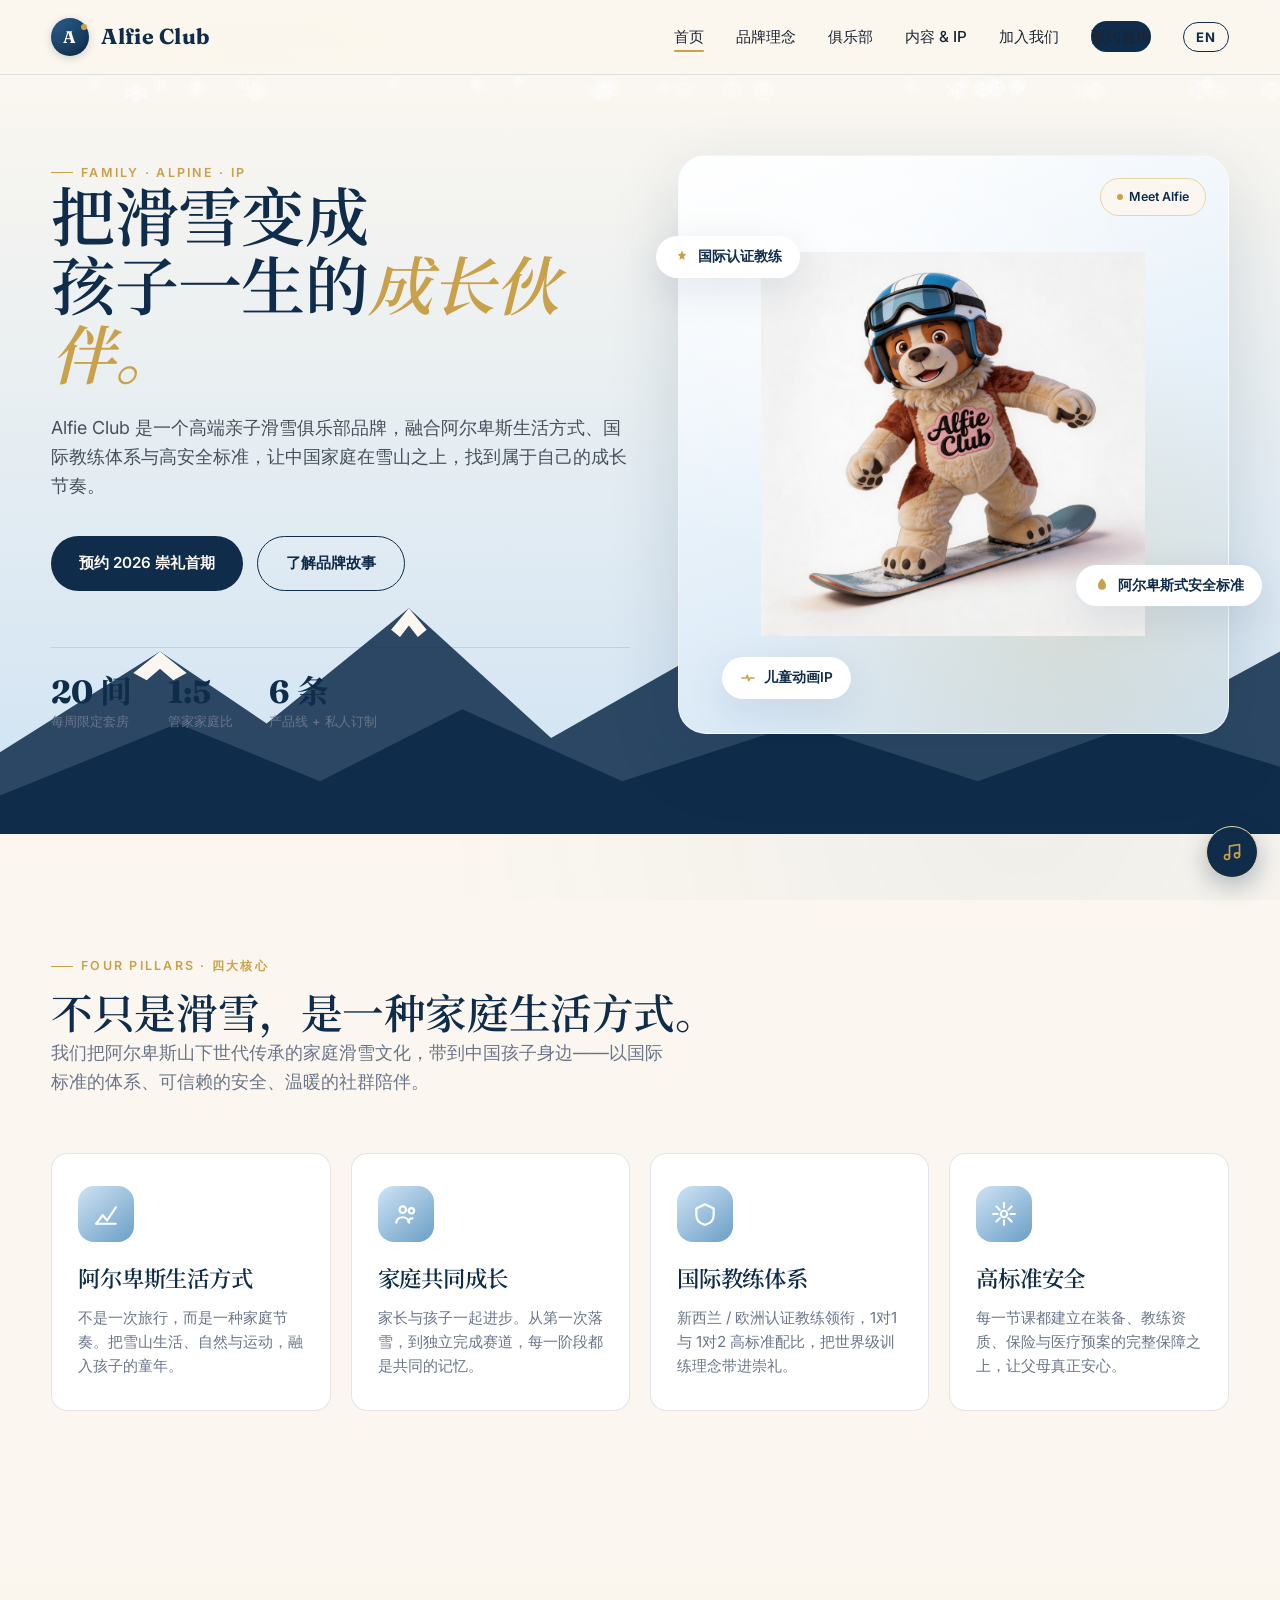
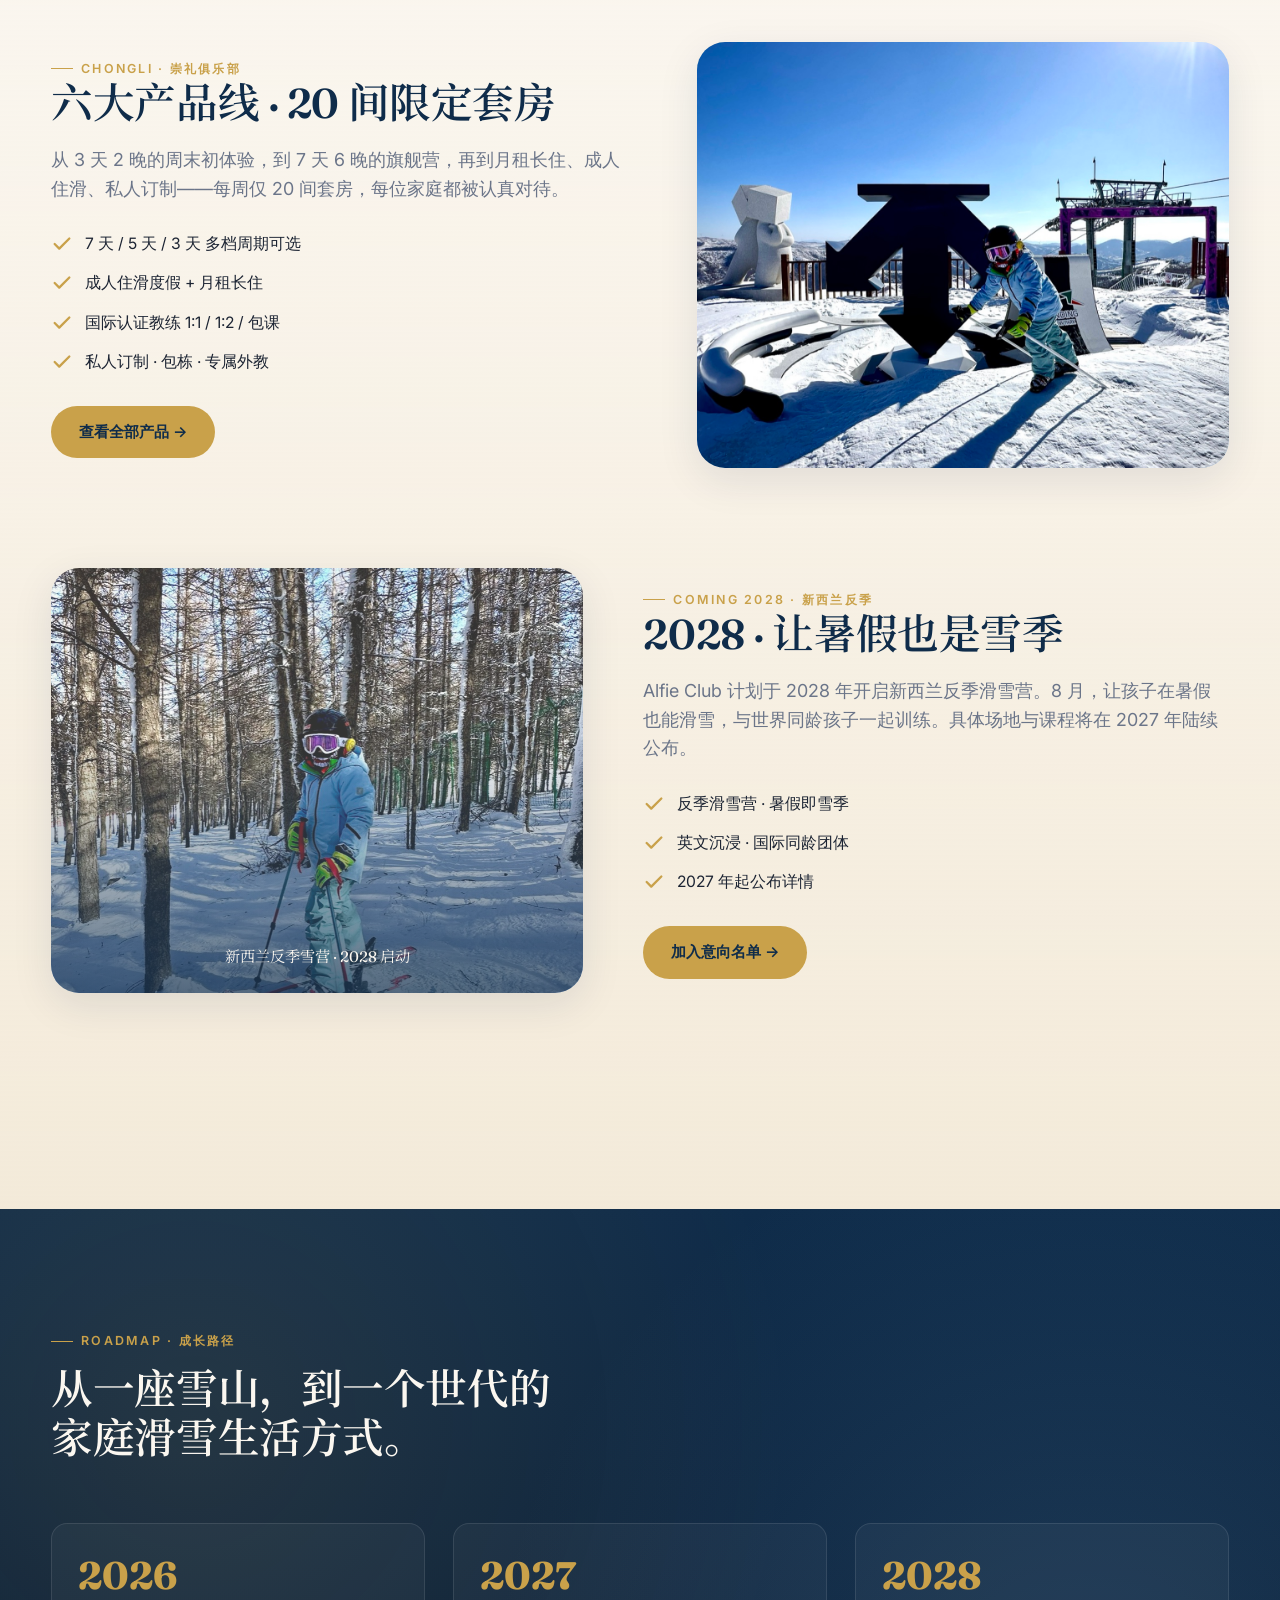
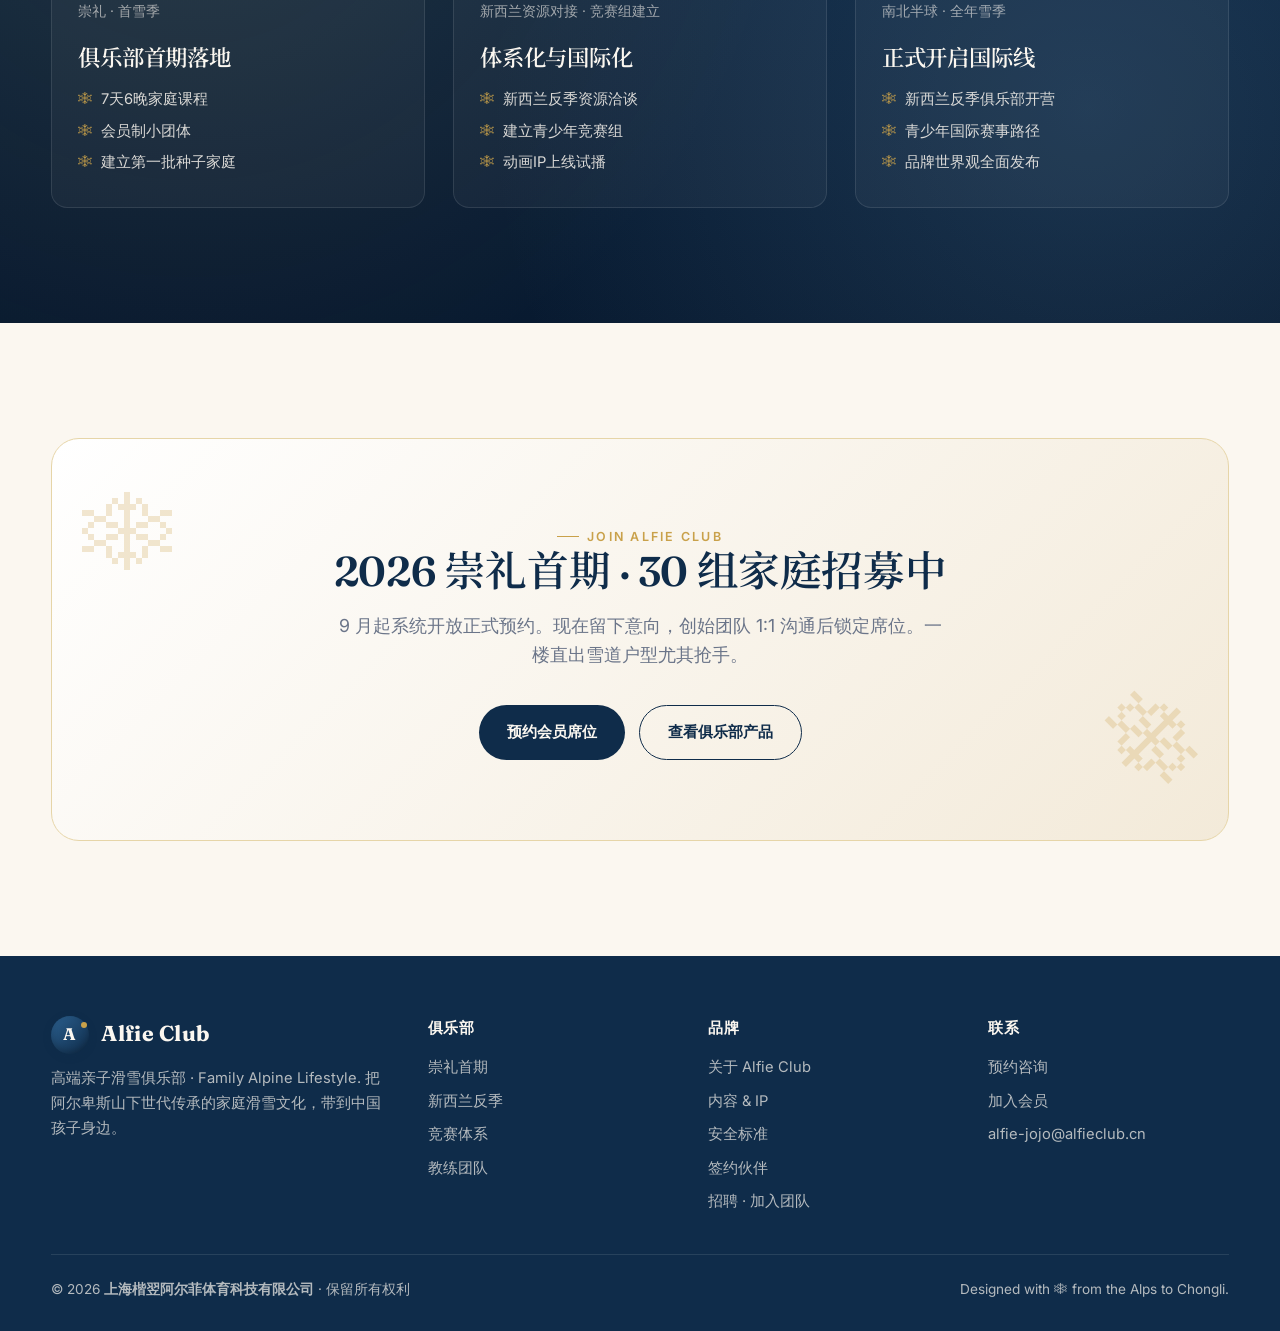
==== commit 5944b9a4: "Add Signed Partners section: photographer 王 + junior athlete 皮皮 - New section between Coaches and Re" ====
--- a/index.html
+++ b/index.html
@@ -242,6 +242,7 @@
           <li><a href="about.html" data-i18n="footer.l.about">关于 Alfie Club</a></li>
           <li><a href="ip.html" data-i18n="footer.l.ip">内容 & IP</a></li>
           <li><a href="about.html#safety" data-i18n="footer.l.safety">安全标准</a></li>
+          <li><a href="club.html#partners" data-i18n="footer.l.partners">签约伙伴</a></li>
           <li><a href="club.html#careers" data-i18n="footer.l.careers">招聘 · 加入团队</a></li>
         </ul>
       </div>
--- a/assets/style.css
+++ b/assets/style.css
@@ -910,6 +910,84 @@
 @media (max-width: 1024px) { .kitchen-grid { grid-template-columns: repeat(2, 1fr); } }
 @media (max-width: 560px) { .kitchen-grid { grid-template-columns: 1fr; } }
 
+/* Signed Partners */
+.partners {
+  background: linear-gradient(180deg, var(--cream) 0%, var(--cream-warm) 100%);
+}
+.partners-grid {
+  display: grid;
+  grid-template-columns: 1fr 1fr;
+  gap: 28px;
+  margin-top: 50px;
+}
+.partner-card {
+  background: white;
+  border: 1px solid var(--line);
+  border-radius: var(--radius-lg);
+  overflow: hidden;
+  transition: transform .3s, box-shadow .3s, border-color .3s;
+  display: flex;
+  flex-direction: column;
+}
+.partner-card:hover {
+  transform: translateY(-4px);
+  box-shadow: var(--shadow);
+  border-color: var(--gold-soft);
+}
+.partner-media {
+  aspect-ratio: 3 / 4;
+  position: relative;
+  overflow: hidden;
+  background: #0a0a0a;
+}
+.partner-media img,
+.partner-media video {
+  width: 100%;
+  height: 100%;
+  object-fit: cover;
+  display: block;
+}
+.partner-media video {
+  background: #0a0a0a;
+}
+.partner-body {
+  padding: 28px 26px 30px;
+}
+.partner-tag {
+  display: inline-block;
+  font-size: 0.74rem;
+  letter-spacing: 0.16em;
+  text-transform: uppercase;
+  font-weight: 700;
+  color: var(--gold);
+  background: rgba(201, 161, 74, 0.12);
+  padding: 5px 12px;
+  border-radius: 999px;
+  margin-bottom: 14px;
+}
+.partner-card h3 {
+  font-family: var(--font-display);
+  font-size: 1.4rem;
+  color: var(--alpine-deep);
+  margin-bottom: 6px;
+}
+.partner-card .role {
+  color: var(--gold);
+  font-size: 0.92rem;
+  font-weight: 600;
+  margin-bottom: 14px;
+}
+.partner-card .bio {
+  color: var(--muted);
+  font-size: 0.95rem;
+  line-height: 1.65;
+}
+
+@media (max-width: 720px) {
+  .partners-grid { grid-template-columns: 1fr; }
+  .partner-media { aspect-ratio: 4 / 5; }
+}
+
 /* Recruitment */
 .recruit {
   background: linear-gradient(180deg, var(--alpine-deep) 0%, #081a30 100%);
